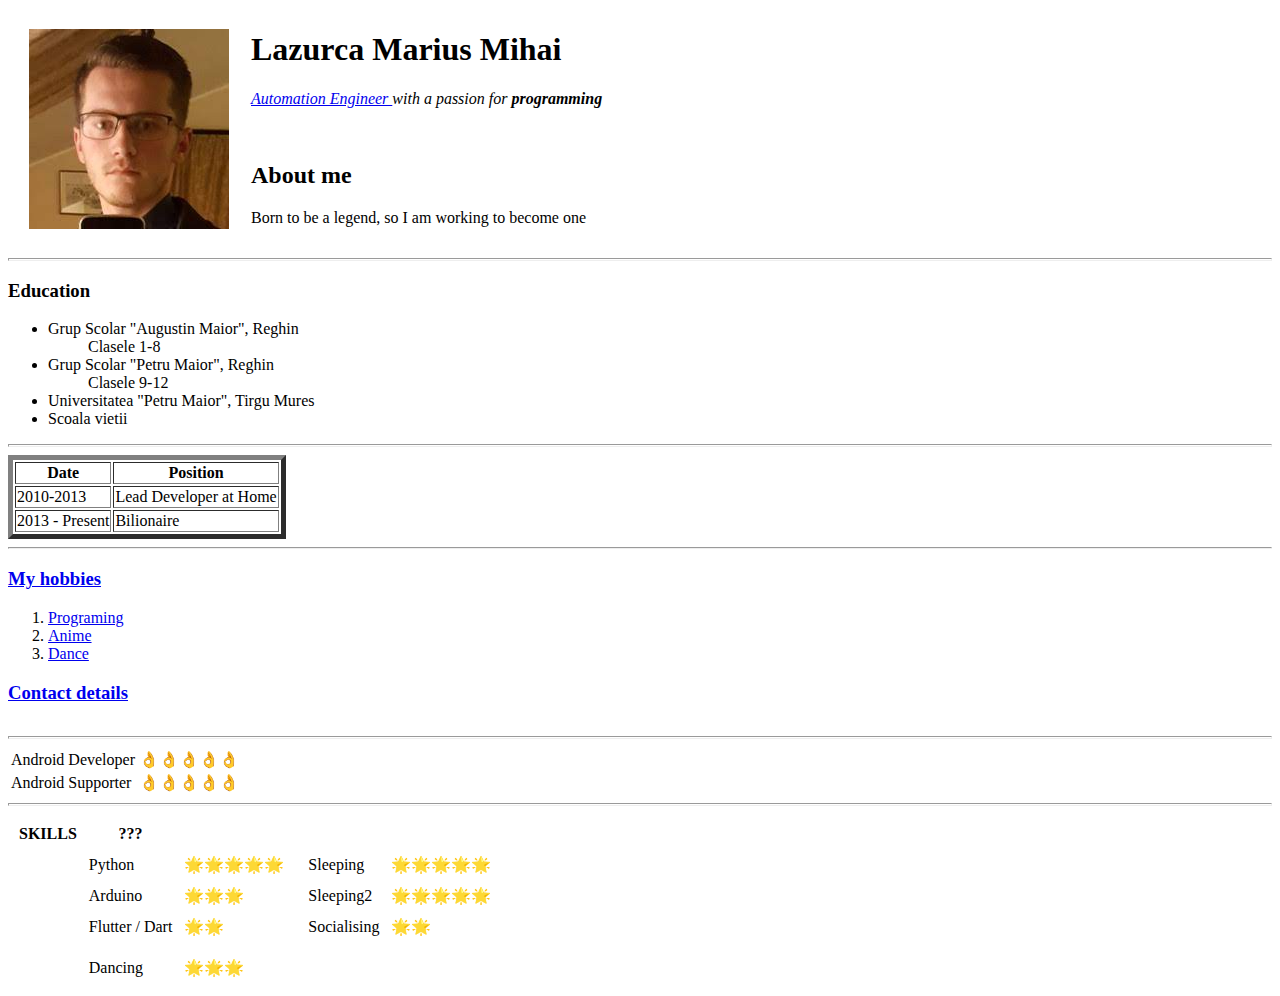
==== index.html @ 8eabd5d6 "Initial version of the website showing a CV" ====
<! DOCTYPE html>
<html>
    <head>
        <meta charset="utf-8">
        <title>💝 Marius Personal Site</title>
    </head>
    <body>
        <table cellspacing = 20>
            <tr>
                <td>
                    <img src="avatar.jfif" alt="My own photo">
                </td>
                <td>
                    <h1>Lazurca Marius Mihai</h1>
                    <p><em><a href= "https://www.linkedin.com/in/lazurca-marius-mihai-a83941105/">Automation Engineer </a>with a passion for <strong>programming</strong></em></p>
                    <br>
        
                    <h2>About me</h2>
                    <p>Born to be a legend, so I am working to become one</p>
                </td>
            </tr>
        </table>
        
        
        <hr size="3" >
        <h3>Education</h3>
        <ul>
            <li>Grup Scolar "Augustin Maior", Reghin</li>
            <dd>Clasele 1-8</dd>
            <li>Grup Scolar "Petru Maior", Reghin</li>
            <dd>Clasele 9-12 </dd>
            <li>Universitatea "Petru Maior", Tirgu Mures</li>
            <li>Scoala vietii</li>
        </ul>
        <hr size="3">
        <table border = 5>
        
            <thead>
                <tr>
                    <th>Date</th>
                    <th>Position</th>
                </tr>
            </thead>
            
            <tbody>
                <tr>
                    <td> 2010-2013 </td>
                    <td> Lead Developer at Home </td>
                </tr>
                <tr>
                    <td> 2013 - Present </td>
                    <td> Bilionaire </td>        
                </tr>
            
            </tbody>
            
            <tfoot></tfoot>

            
        </table>
        <hr>
        <h3><a href="hobbies.html">My hobbies </a></h3>
        <ol>
            <li><a href="https://my-learning.w3schools.com/" >Programing </a></li>
            <li><a href="https://www.anime-planet.com/users/RickMaistter">Anime</a></li>
            <li><a href= "www.google.com">Dance</a></li>
        </ol>
		<h3><a href="contact.html">Contact details</a></h3>
		<table>
    		<tr>
    		<td></td>
    		<td></td>
    		</tr>
		</table>
				
		<!--
		
		-->
		<hr size="3">
		<table>
    		<tr>
    		<td>Android Developer</td>
    		<td>👌👌👌👌👌</td>
    		</tr>
    		<tr>
    		<td>Android Supporter</td>
    		<td>👌👌👌👌👌</td>
    		</tr>
		</table>
		<hr size="3">
		<!--
		
		-->
		<table border = 0 cellspacing = "10">
        
            <thead>
                <tr>
                    <th>SKILLS</th>
                    <th> ???  </th>
                </tr>
            </thead>
            
            <tbody>
                <tr>
                    <td>
                        <td> Python   </td>
                        <td> 🌟🌟🌟🌟🌟 </td>
                    </td>
                    <td>
                        <td>  Sleeping   </td>
                        <td> 🌟🌟🌟🌟🌟  </td>        
                    </td>
                </tr>
                <tr>
                    <td>
                        <td> Arduino   </td>
                        <td> 🌟🌟🌟 </td>        
                    </td> 
                    <td>
                        <td> Sleeping2   </td>
                        <td> 🌟🌟🌟🌟🌟 </td>
                    </td>           
                
                </tr>
                <tr>
                    <td>
                        <td>Flutter / Dart   </td>
                        <td> 🌟🌟</td>
                    </td>
                    <td>
                        <td> Socialising   </td>
                        <td> 🌟🌟 </td>        
                    </td>
                </tr>
                <tr>
                    <tr>
                    <td>
                        <td> Dancing   </td>
                        <td> 🌟🌟🌟 </td>  
                    </td>      
                    </tr>            
                
                </tr> 
            </tbody>
            
            <tfoot></tfoot>

            
        </table>
		
		
    </body>

</html>
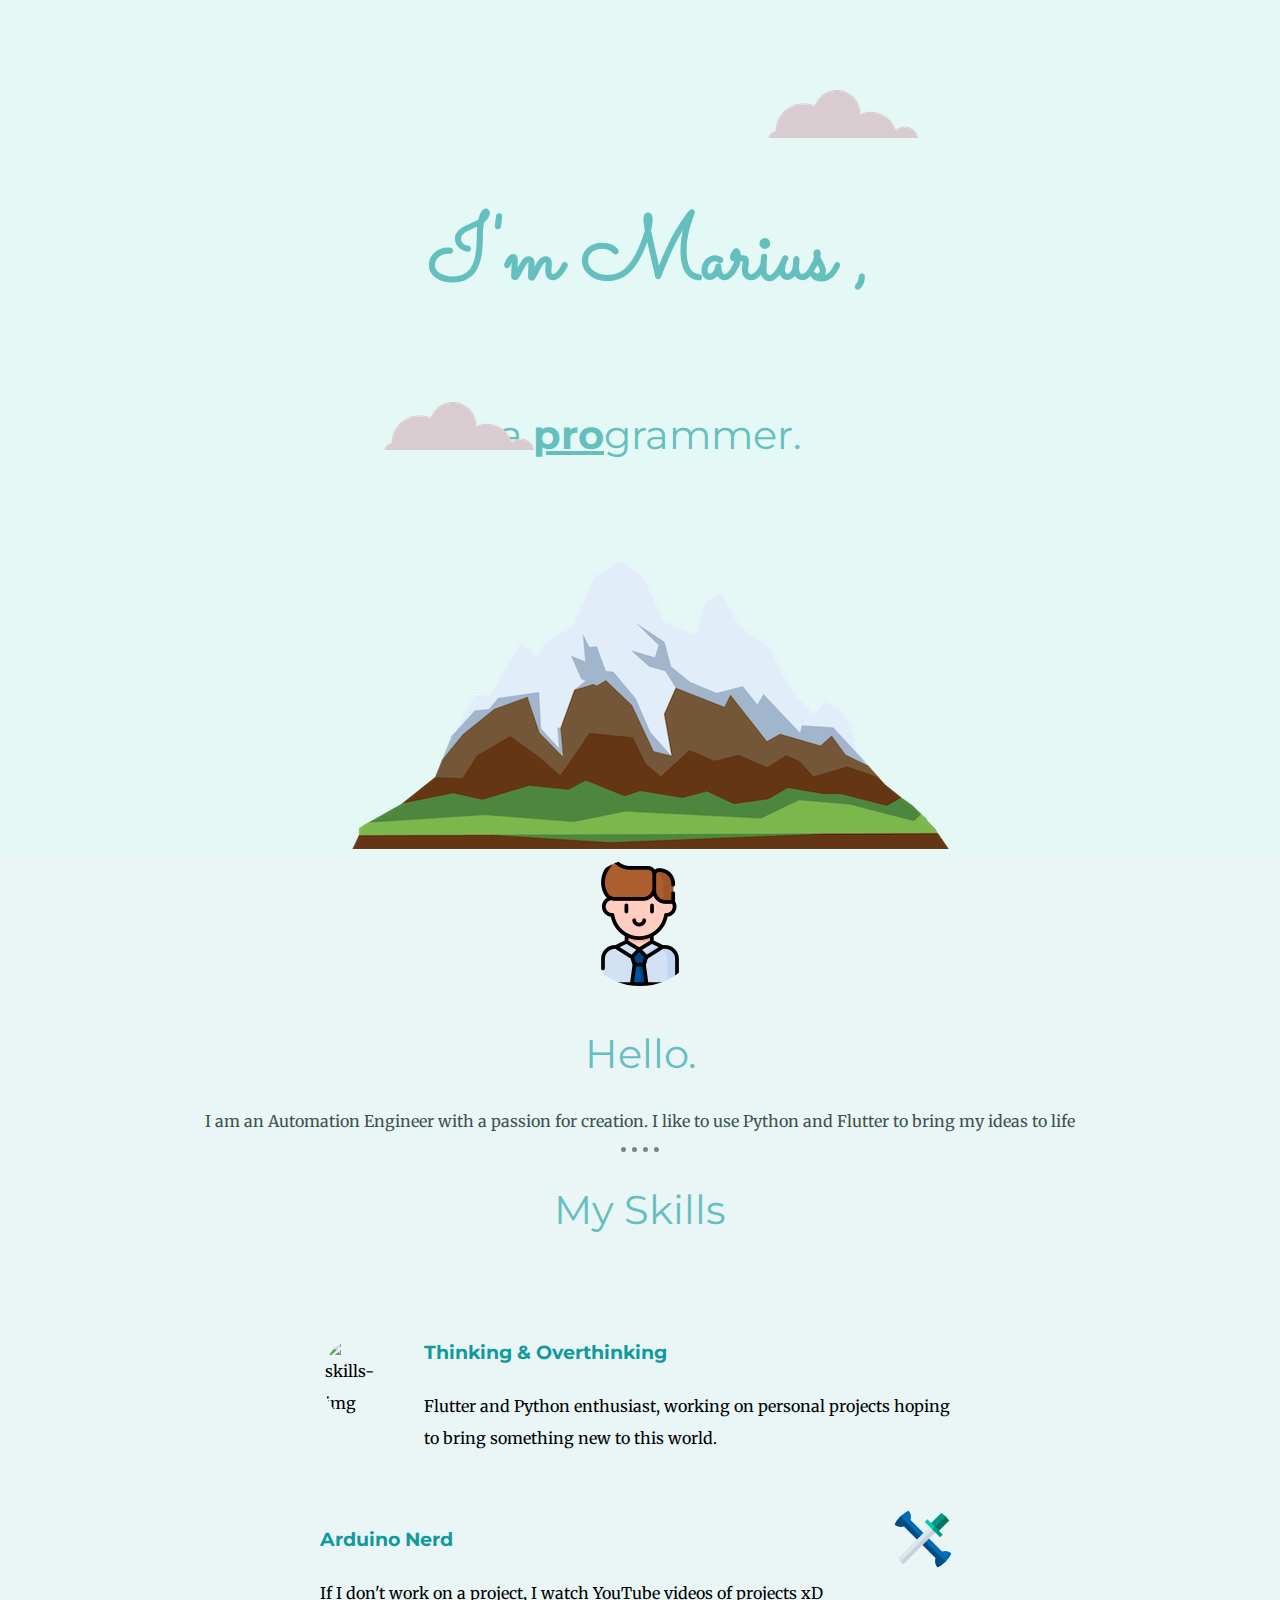
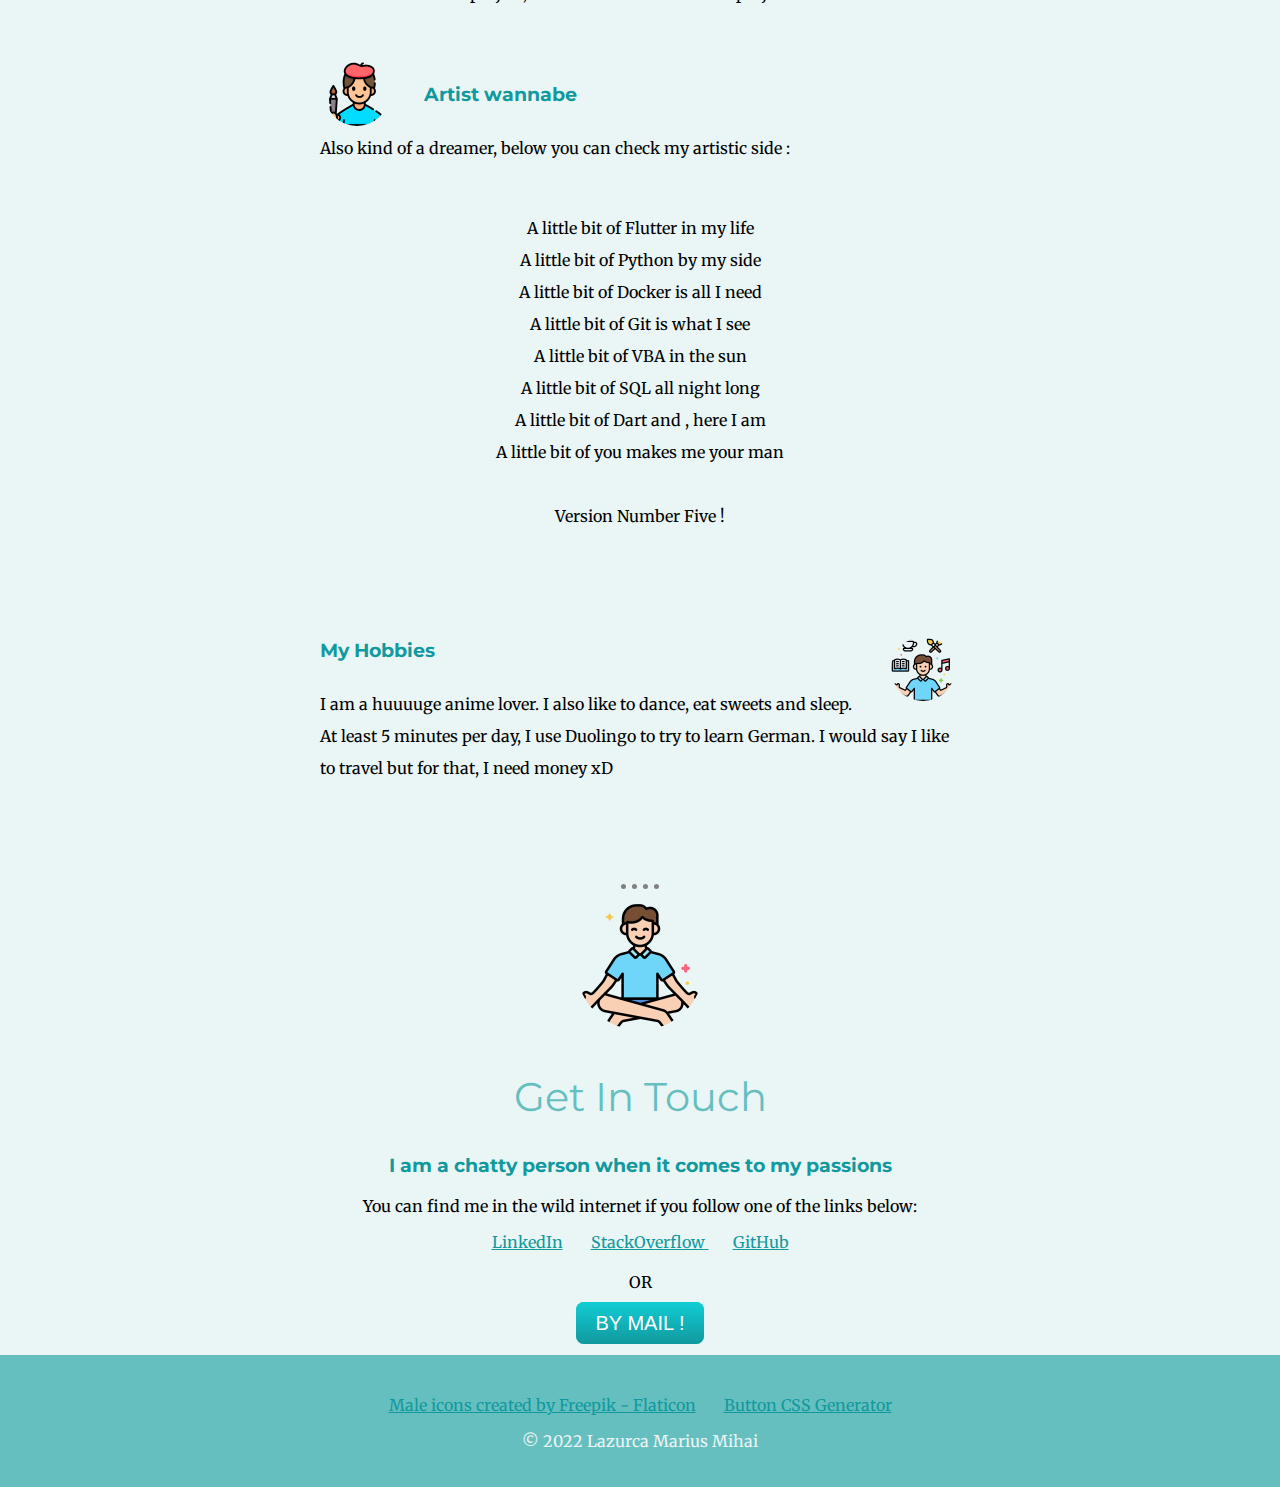
==== commit 664792aa: "new index file" ====
--- a/index.html
+++ b/index.html
@@ -1,154 +1,102 @@
-<! DOCTYPE html>
+<!DOCTYPE html>
 <html>
-    <head>
-        <meta charset="utf-8">
-        <title>💝 Marius Personal Site</title>
-    </head>
-    <body>
-        <table cellspacing = 20>
-            <tr>
-                <td>
-                    <img src="avatar.jfif" alt="My own photo">
-                </td>
-                <td>
-                    <h1>Lazurca Marius Mihai</h1>
-                    <p><em><a href= "https://www.linkedin.com/in/lazurca-marius-mihai-a83941105/">Automation Engineer </a>with a passion for <strong>programming</strong></em></p>
-                    <br>
+
+<head>
+  <meta charset="utf-8">
+  <title> Lazurca Marius Mihai</title>
+  <link rel="icon" href="favicon.ico?v=2">
+  <link rel="stylesheet" href="css/styles.css">
+  <link rel="preconnect" href="https://fonts.googleapis.com">
+<link rel="preconnect" href="https://fonts.gstatic.com" crossorigin>
+<link href="https://fonts.googleapis.com/css2?family=Merriweather&family=Montserrat&family=Sacramento&display=swap" rel="stylesheet">
+</head>
+
+<body>
+
+<div class="top-container">
+        <img class="top-cloud" src="images/cloud.png" alt="cloud-img">
+        <h1>I'm Marius ,</h1>
+        <h2 >a <span class="pro">pro</span>grammer.</h2>
         
-                    <h2>About me</h2>
-                    <p>Born to be a legend, so I am working to become one</p>
-                </td>
-            </tr>
-        </table>
-        
-        
-        <hr size="3" >
-        <h3>Education</h3>
-        <ul>
-            <li>Grup Scolar "Augustin Maior", Reghin</li>
-            <dd>Clasele 1-8</dd>
-            <li>Grup Scolar "Petru Maior", Reghin</li>
-            <dd>Clasele 9-12 </dd>
-            <li>Universitatea "Petru Maior", Tirgu Mures</li>
-            <li>Scoala vietii</li>
-        </ul>
-        <hr size="3">
-        <table border = 5>
-        
-            <thead>
-                <tr>
-                    <th>Date</th>
-                    <th>Position</th>
-                </tr>
-            </thead>
-            
-            <tbody>
-                <tr>
-                    <td> 2010-2013 </td>
-                    <td> Lead Developer at Home </td>
-                </tr>
-                <tr>
-                    <td> 2013 - Present </td>
-                    <td> Bilionaire </td>        
-                </tr>
-            
-            </tbody>
-            
-            <tfoot></tfoot>
+        <img class="bottom-cloud" src="images/cloud.png" alt="cloud-img">
+        <img src="images/mountain.png" alt="mountain-img">
+</div>
 
-            
-        </table>
-        <hr>
-        <h3><a href="hobbies.html">My hobbies </a></h3>
-        <ol>
-            <li><a href="https://my-learning.w3schools.com/" >Programing </a></li>
-            <li><a href="https://www.anime-planet.com/users/RickMaistter">Anime</a></li>
-            <li><a href= "www.google.com">Dance</a></li>
-        </ol>
-		<h3><a href="contact.html">Contact details</a></h3>
-		<table>
-    		<tr>
-    		<td></td>
-    		<td></td>
-    		</tr>
-		</table>
-				
-		<!--
-		
-		-->
-		<hr size="3">
-		<table>
-    		<tr>
-    		<td>Android Developer</td>
-    		<td>👌👌👌👌👌</td>
-    		</tr>
-    		<tr>
-    		<td>Android Supporter</td>
-    		<td>👌👌👌👌👌</td>
-    		</tr>
-		</table>
-		<hr size="3">
-		<!--
-		
-		-->
-		<table border = 0 cellspacing = "10">
-        
-            <thead>
-                <tr>
-                    <th>SKILLS</th>
-                    <th> ???  </th>
-                </tr>
-            </thead>
-            
-            <tbody>
-                <tr>
-                    <td>
-                        <td> Python   </td>
-                        <td> 🌟🌟🌟🌟🌟 </td>
-                    </td>
-                    <td>
-                        <td>  Sleeping   </td>
-                        <td> 🌟🌟🌟🌟🌟  </td>        
-                    </td>
-                </tr>
-                <tr>
-                    <td>
-                        <td> Arduino   </td>
-                        <td> 🌟🌟🌟 </td>        
-                    </td> 
-                    <td>
-                        <td> Sleeping2   </td>
-                        <td> 🌟🌟🌟🌟🌟 </td>
-                    </td>           
-                
-                </tr>
-                <tr>
-                    <td>
-                        <td>Flutter / Dart   </td>
-                        <td> 🌟🌟</td>
-                    </td>
-                    <td>
-                        <td> Socialising   </td>
-                        <td> 🌟🌟 </td>        
-                    </td>
-                </tr>
-                <tr>
-                    <tr>
-                    <td>
-                        <td> Dancing   </td>
-                        <td> 🌟🌟🌟 </td>  
-                    </td>      
-                    </tr>            
-                
-                </tr> 
-            </tbody>
-            
-            <tfoot></tfoot>
+<div class="middle-container">
+  <div class="profile">
+    <img class="circular-img" src="images/male.png" alt="avatar-img" >
+    <h2>Hello.</h2>
+    <p class="paragraph">I am an Automation Engineer with a passion for creation. I like to use Python and Flutter to bring my ideas to life</p>
+  </div>
+  <hr class="dotted-line">
+  <div class="skills">
+    <h2>My Skills</h2>
+	
+    <div class="skill-row">
+      <img class="left-img" src="images/skill.png" alt="skills-img" >
+	  
+      <h3>Thinking & Overthinking</h3>
+      <p>Flutter and Python enthusiast, working on personal projects hoping to bring something new to this world.</p>
+	  <br>
+	  
+	  <img class="right-img" src="images/arduino.png" alt="skills-img" width=50px height=50px>
+      <h3>Arduino Nerd</h3>
+      <p>If I don't work on a project, I watch YouTube videos of projects xD </p>
+	  <br>
+	  <img class="left-img" src="images/artist.png" alt="skills-img" >
+	  <h3>Artist wannabe</h3>
+      <p>Also kind of a dreamer, below you can check my artistic side : <br>
+			<center>
+			<br>
+			A little bit of Flutter in my life<br>
+			A little bit of Python by my side<br>
+			A little bit of Docker is all I need<br>
+			A little bit of Git is what I see<br>
+			A little bit of VBA in the sun<br>
+			A little bit of SQL all night long<br>
+			A little bit of Dart and , here I am<br>
+			A little bit of you makes me your man<br>
+			<br>
 
-            
-        </table>
-		
-		
-    </body>
+			Version Number Five !<br></p>
+			</center>
+	</div>
+	
+    <div class="skill-row" >
+      <img class="right-img" src="images/hobbies.png" alt="hobbies-img">
+      <h3>My Hobbies</h3>
+      <p>I am a huuuuge anime lover. I also like to dance, eat sweets and sleep. At least 5 minutes per day, I use Duolingo to try to learn German. I would say I like to travel but for that, I need money xD</p>
+    </div>
+ 
+  </div>
+  <hr class="dotted-line">
+  <div class="contact-me">
+	<img class="circular-img" src="images/meditation.png" alt="hobbies-img" >
+    <h2>Get In Touch</h2>
+	<h3>I am a chatty person when it comes to my passions</h3>
+    <p>You can find me in the wild internet if you follow one of the links below:</p>
+    <a class="" href="https://www.linkedin.com/in/lazurca-marius-mihai-a83941105/">LinkedIn</a>  &nbsp; &nbsp; &nbsp;   
+	<a class="" href="https://stackoverflow.com/users/15170365/mariusmihai92?tab=profile"> StackOverflow </a>  &nbsp; &nbsp; &nbsp;  
+	<a class="" href="https://github.com/xlr8max"> GitHub  </a><br><br>OR<br><br>
+    <a class="btn" href="mailto:marius.mihai92@gmail.com">BY MAIL !</a>
+	<br><br>
+  </div>
+</div>
 
-</html>+
+<div class="bottom-container">
+   
+  
+  <br><br>
+  <a class="footer-link" href="<a href="https://www.flaticon.com/free-icons/male" title="male icons">Male icons created by Freepik - Flaticon</a> &nbsp; &nbsp; &nbsp;
+  <a class="footer-link" href="<a href="https://css3buttongenerator.com/" title="male icons">Button CSS Generator</a>
+  <p class="creator_note">© 2022 Lazurca Marius Mihai</p>
+  <br>
+</div>
+<!--
+  <img src="https://emojipedia-us.s3.dualstack.us-west-1.amazonaws.com/thumbs/160/samsung/312/gem-stone_1f48e.png">
+
+-->
+</body>
+
+</html>
--- a/css/styles.css
+++ b/css/styles.css
@@ -0,0 +1,188 @@
+.top-container{
+    background-color: #E4F9F5;
+    
+    margin-left: 0px;
+    margin-top: 0px;
+    margin-right: 0px;
+    margin-bottom: 0px;
+    padding-top: 100px;
+    padding-left: 20px;
+    
+}
+.middle-container{
+
+}
+.bottom-container{
+background-color: #66BFBF;
+}
+body{
+    background-color: #EAF6F6;
+	font-family: 'Merriweather', serif;
+    margin: 0px;
+    text-align: center;
+	
+	
+}
+
+
+
+h1{
+    
+	color: #66BFBF;
+	font-family: 'Sacramento', cursive;
+	font-size: 562.5%; /* 100%=16px de aici rezulta: 90px/16=5.625 */
+	/*Varianta 2 ar fi fost: font-size:5.625rem*/
+	line-height:2;
+	margin-top: 70px;
+
+}
+
+h2{
+	color: #66BFBF;
+	font-family: 'Montserrat', sans-serif;
+	font-size: 2.5rem;
+	font-weight: normal;
+	
+}
+
+h3{
+	color: #11999E;
+	font-family: 'Montserrat', sans-serif;
+	
+	
+}
+
+a{
+	color: #11999E;
+	
+}
+
+.top-cloud{
+    
+    left: 60%;
+	position:absolute;
+    top: 10%;
+
+}
+
+.bottom-cloud{
+
+bottom:50%;
+left: 30%;
+position:absolute;
+
+}
+
+.pro{
+	font-weight: bold;
+	text-decoration: underline;
+  
+}
+
+.circular-img:hover{
+	
+    background-color: gold;
+	
+	
+}
+
+.circular-img{
+
+    border-radius: 200px;
+	height: 10%;
+	padding:5px;
+	width: 10%;
+}
+
+.left-img:hover{
+    background-color: gold;
+	
+	
+}
+
+.left-img{
+    border-radius: 200px;
+	float:left;
+	height: 10%;
+	margin-right:30px;
+	padding:5px;
+	width: 10%;
+	
+	
+	
+}
+.right-img:hover{
+    background-color: gold;
+	
+	
+}
+
+.right-img{
+    border-radius: 200px;
+	float:right;
+	height: 10%;
+	margin-left:30px;
+	padding:5px;
+	width: 10%;
+	
+}
+
+.skill-row{
+	
+	line-height:2;
+	margin: 100px auto 100px auto;
+	text-align: left;
+	width: 50%;
+	
+}
+
+.paragraph{
+	color:#40514E;
+	
+}
+
+.dotted-line{
+	color:#EAF6F6;
+	border-style: none;
+	border-top-style: dotted;
+	border-color: gray;
+	border-width: 5px;
+	width: 3%;
+	
+	
+}
+.footer-link{
+	color: #11999E;
+	
+	
+}
+.creator_note{
+	
+	color: #EAF6F6;
+}
+.btn {
+  background: #11cdd4;
+  background-image: -webkit-linear-gradient(top, #11cdd4, #11999e);
+  background-image: -moz-linear-gradient(top, #11cdd4, #11999e);
+  background-image: -ms-linear-gradient(top, #11cdd4, #11999e);
+  background-image: -o-linear-gradient(top, #11cdd4, #11999e);
+  background-image: linear-gradient(to bottom, #11cdd4, #11999e);
+  -webkit-border-radius: 8;
+  -moz-border-radius: 8;
+  border-radius: 8px;
+  font-family: Arial;
+  color: #ffffff;
+  font-size: 20px;
+  padding: 10px 20px 10px 20px;
+  text-decoration: none;
+}
+
+.btn:hover {
+  background: #30e3cb;
+  background-image: -webkit-linear-gradient(top, #30e3cb, #2bc4ad);
+  background-image: -moz-linear-gradient(top, #30e3cb, #2bc4ad);
+  background-image: -ms-linear-gradient(top, #30e3cb, #2bc4ad);
+  background-image: -o-linear-gradient(top, #30e3cb, #2bc4ad);
+  background-image: linear-gradient(to bottom, #30e3cb, #2bc4ad);
+  text-decoration: none;
+}